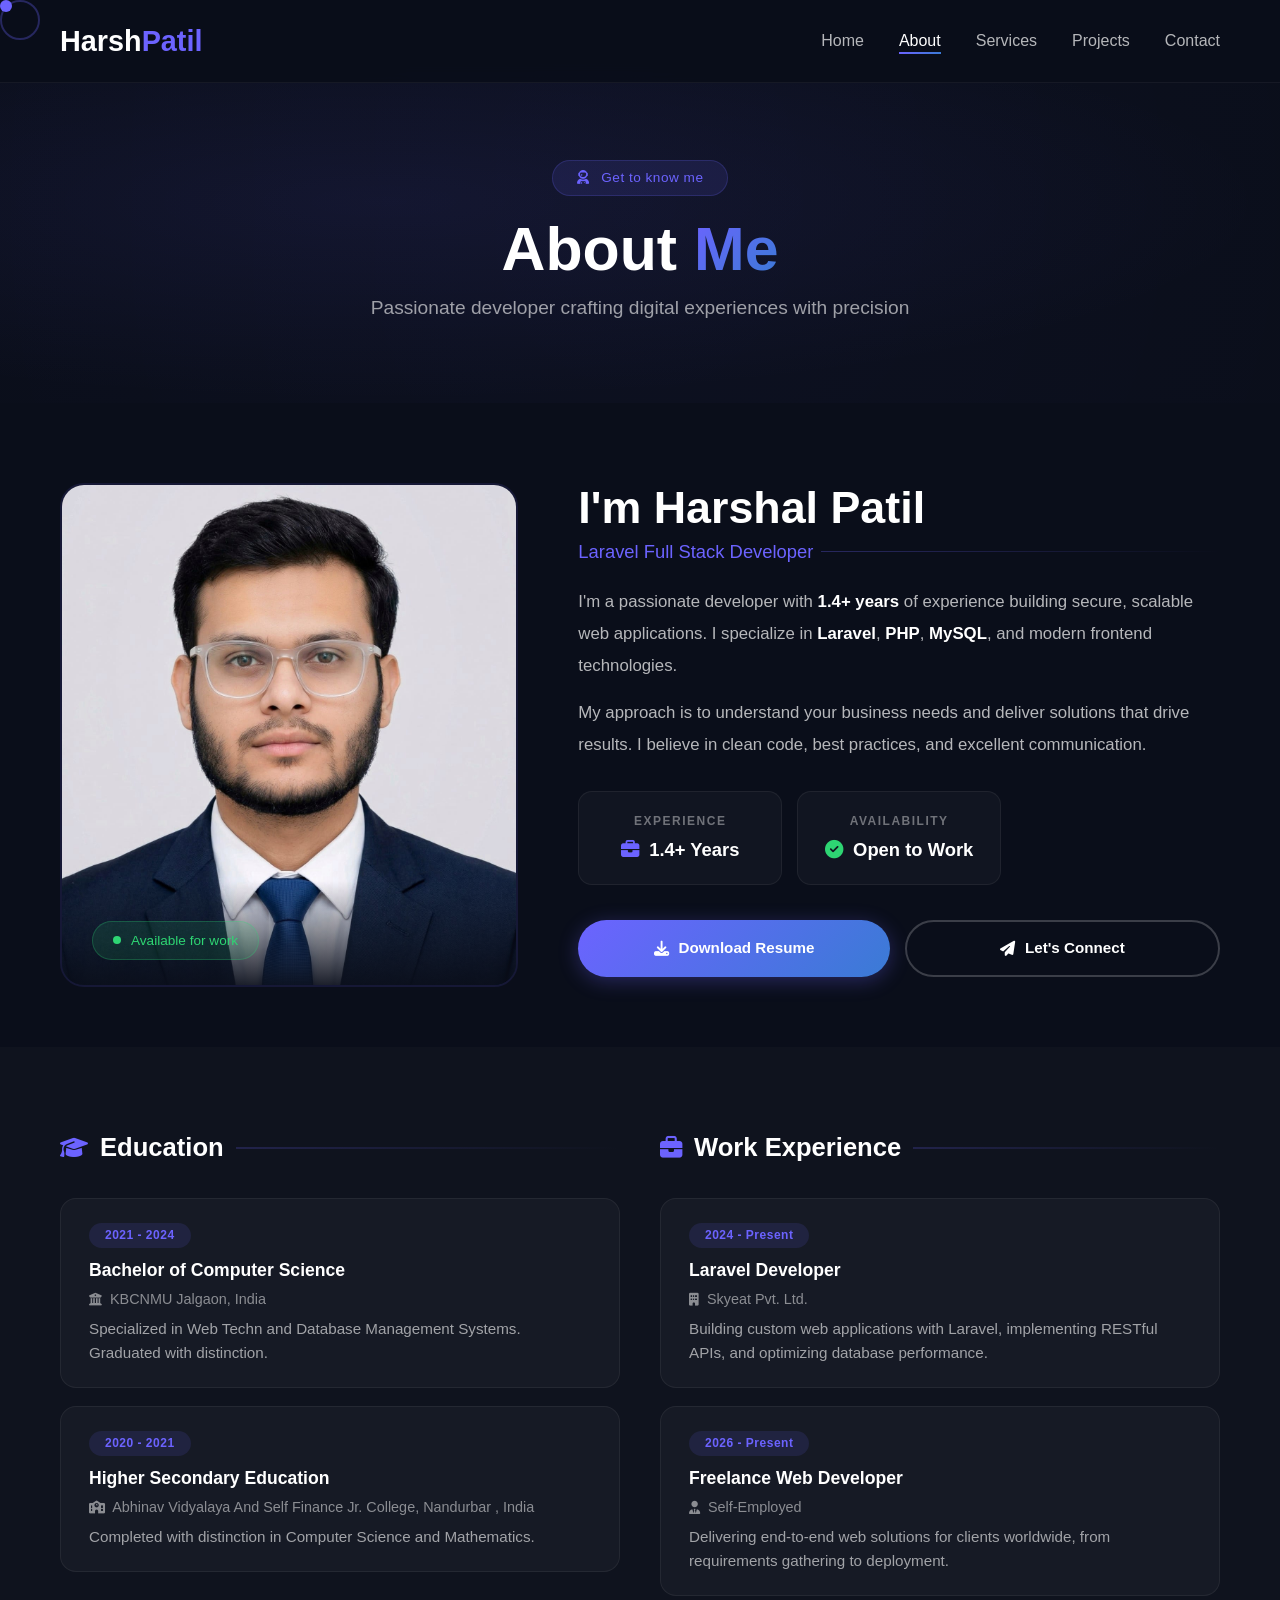
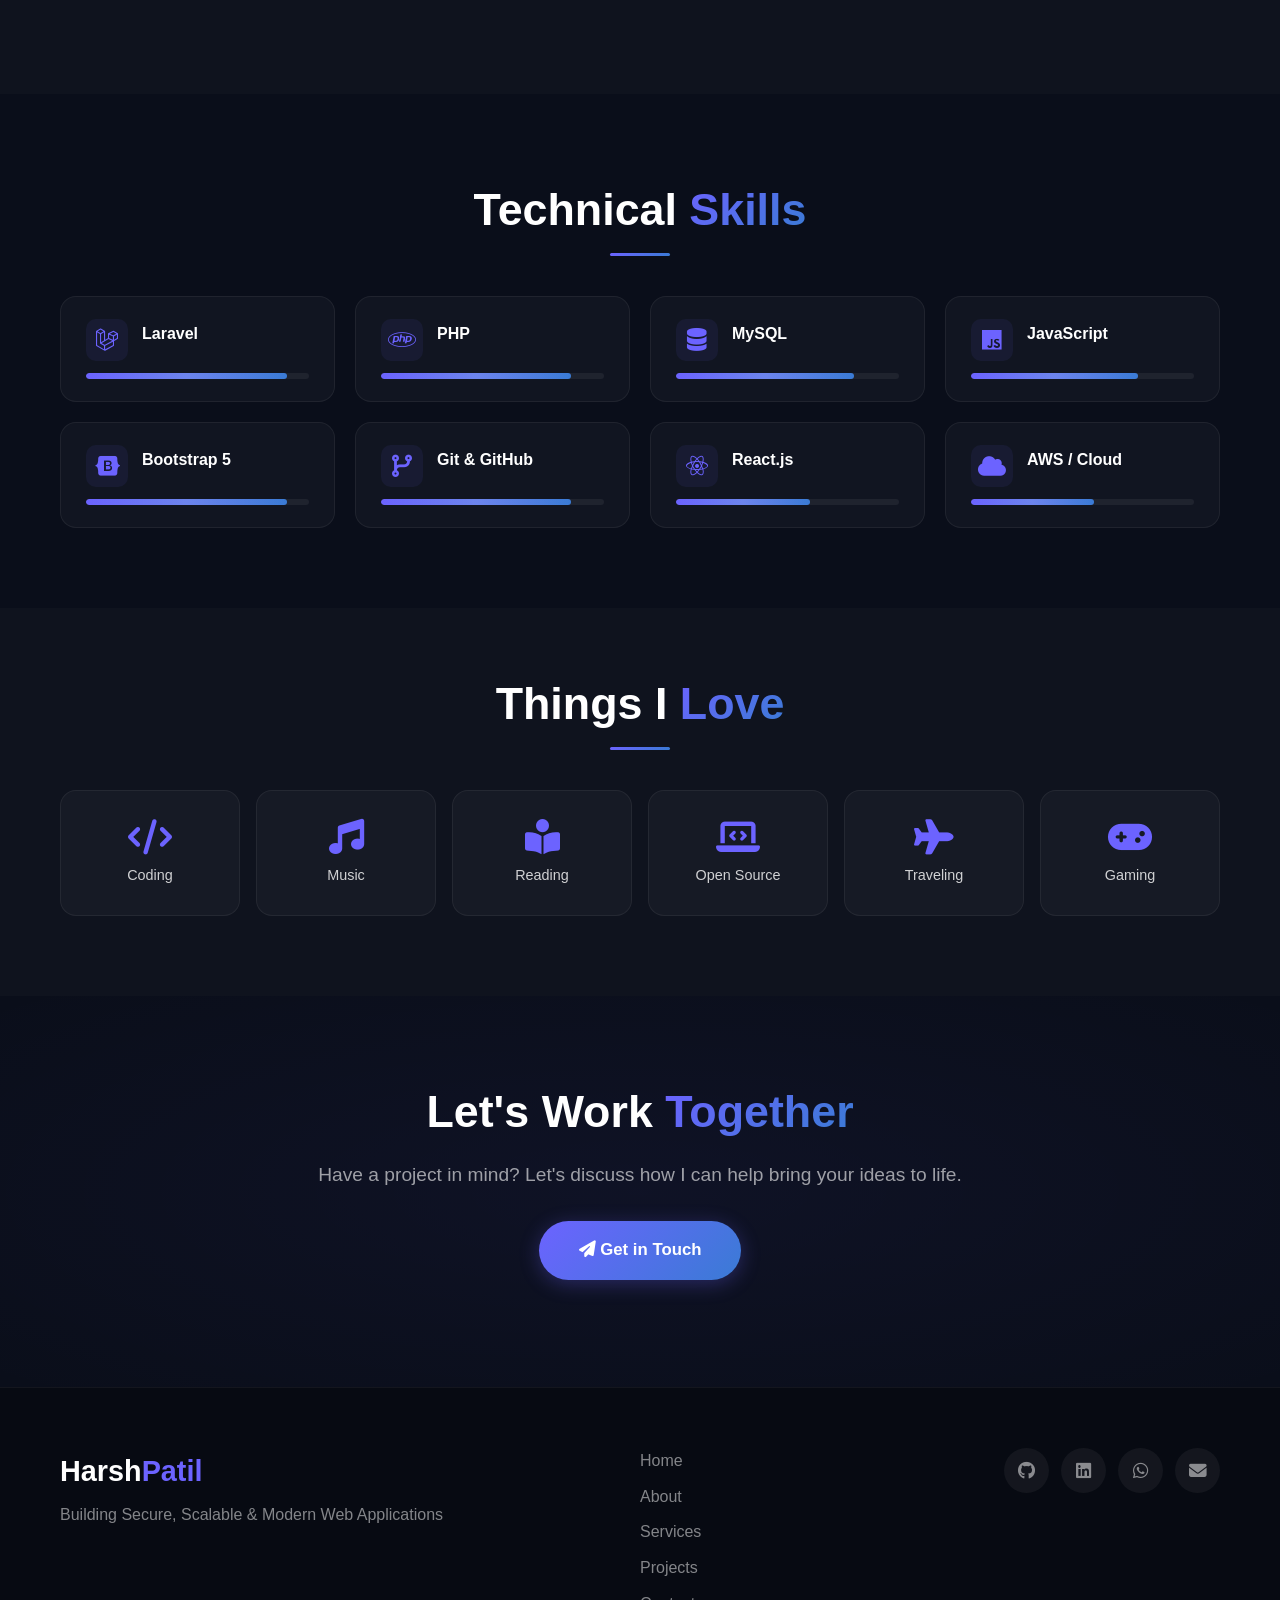
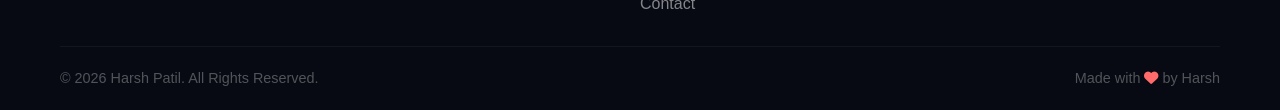
==== about.html @ 4ad2113b "Add files via upload" ====
<!DOCTYPE html>
<html lang="en">
<head>
    <meta charset="UTF-8" />
    <meta name="viewport" content="width=device-width, initial-scale=1.0" />
    <title>About - Harsh Patil</title>
    <link rel="stylesheet" href="assets/css/style.css" />
    <link rel="stylesheet" href="https://cdnjs.cloudflare.com/ajax/libs/font-awesome/6.4.0/css/all.min.css" />
    <style>
        /* ====== ABOUT PAGE SPECIFIC STYLES ====== */
        
        /* Page Header */
        .page-header {
            padding: 160px 0 80px;
            text-align: center;
            position: relative;
            overflow: hidden;
            background: radial-gradient(ellipse at 30% 50%, rgba(108, 99, 255, 0.08), transparent 70%);
        }
        .page-header::before {
            content: '';
            position: absolute;
            top: -50%;
            left: -50%;
            width: 200%;
            height: 200%;
            background: radial-gradient(circle at center, rgba(108, 99, 255, 0.03), transparent 60%);
            animation: rotateGlow 30s linear infinite;
        }
        @keyframes rotateGlow {
            from { transform: rotate(0deg); }
            to { transform: rotate(360deg); }
        }
        .page-header .header-badge {
            display: inline-block;
            padding: 6px 24px;
            background: rgba(108, 99, 255, 0.12);
            border: 1px solid rgba(108, 99, 255, 0.2);
            border-radius: 50px;
            font-size: 0.85rem;
            color: #6c63ff;
            margin-bottom: 20px;
            position: relative;
            z-index: 1;
            letter-spacing: 0.5px;
        }
        .page-header .header-badge i {
            margin-right: 8px;
        }
        .page-header h1 {
            font-size: 3.8rem;
            font-weight: 800;
            position: relative;
            z-index: 1;
            line-height: 1.1;
        }
        .page-header h1 .highlight {
            background: linear-gradient(135deg, #6c63ff, #3a7bd5);
            -webkit-background-clip: text;
            -webkit-text-fill-color: transparent;
            background-clip: text;
        }
        .page-header .subtitle {
            color: rgba(255, 255, 255, 0.6);
            font-size: 1.2rem;
            position: relative;
            z-index: 1;
            margin-top: 10px;
        }

        /* About Content */
        .about-page {
            padding: 80px 0 60px;
        }
        .about-grid {
            display: grid;
            grid-template-columns: 1fr 1.4fr;
            gap: 60px;
            align-items: start;
        }

        /* About Image */
        .about-image-wrapper {
            position: relative;
        }
        .about-image {
            position: relative;
            border-radius: 24px;
            overflow: hidden;
            border: 2px solid rgba(108, 99, 255, 0.12);
            transition: all 0.5s cubic-bezier(0.175, 0.885, 0.32, 1.275);
        }
        .about-image:hover {
            border-color: rgba(108, 99, 255, 0.35);
            box-shadow: 0 20px 60px rgba(108, 99, 255, 0.1);
            transform: translateY(-5px);
        }
        .about-image img {
            width: 100%;
            height: 500px;
            object-fit: cover;
            transition: transform 0.6s cubic-bezier(0.175, 0.885, 0.32, 1.275);
        }
        .about-image:hover img {
            transform: scale(1.03);
        }
        .about-image .image-overlay {
            position: absolute;
            bottom: 0;
            left: 0;
            right: 0;
            padding: 40px 30px 25px;
            background: linear-gradient(to top, rgba(10, 14, 26, 0.92), transparent);
        }
        .image-overlay .status-badge {
            display: inline-flex;
            align-items: center;
            gap: 10px;
            padding: 8px 20px;
            background: rgba(46, 213, 115, 0.12);
            border: 1px solid rgba(46, 213, 115, 0.25);
            border-radius: 50px;
            color: #2ed573;
            font-size: 0.85rem;
            font-weight: 500;
        }
        .image-overlay .status-badge .dot {
            width: 8px;
            height: 8px;
            background: #2ed573;
            border-radius: 50%;
            animation: pulseDot 2s ease-in-out infinite;
        }
        @keyframes pulseDot {
            0%, 100% { opacity: 1; transform: scale(1); }
            50% { opacity: 0.5; transform: scale(0.7); }
        }

        /* Floating Elements */
        .floating-badge {
            position: absolute;
            padding: 12px 20px;
            background: rgba(255, 255, 255, 0.05);
            backdrop-filter: blur(12px);
            -webkit-backdrop-filter: blur(12px);
            border: 1px solid rgba(255, 255, 255, 0.08);
            border-radius: 12px;
            display: flex;
            align-items: center;
            gap: 10px;
            z-index: 3;
            font-size: 0.9rem;
            color: rgba(255, 255, 255, 0.8);
        }
        .floating-badge i {
            color: #6c63ff;
            font-size: 1.2rem;
        }
        .floating-badge .count {
            font-weight: 700;
            color: #fff;
        }
        .badge-top {
            top: 20px;
            right: -15px;
            animation: floatBadge 3s ease-in-out infinite;
        }
        .badge-bottom {
            bottom: 80px;
            left: -15px;
            animation: floatBadge 3s ease-in-out infinite 1.5s;
        }
        @keyframes floatBadge {
            0%, 100% { transform: translateY(0); }
            50% { transform: translateY(-10px); }
        }

        /* About Content */
        .about-content h2 {
            font-size: 2.8rem;
            font-weight: 700;
            margin-bottom: 4px;
            line-height: 1.1;
        }
        .about-content .role-title {
            font-size: 1.15rem;
            color: #6c63ff;
            font-weight: 500;
            margin-bottom: 20px;
            display: flex;
            align-items: center;
            gap: 8px;
        }
        .about-content .role-title .line {
            flex: 1;
            height: 1px;
            background: linear-gradient(to right, rgba(108, 99, 255, 0.3), transparent);
        }
        .about-content p {
            color: rgba(255, 255, 255, 0.7);
            line-height: 1.9;
            margin-bottom: 15px;
            font-size: 1.05rem;
        }
        .about-content p strong {
            color: #fff;
        }

        /* About Details */
        .about-details {
            display: grid;
            grid-template-columns: repeat(3, 1fr);
            gap: 15px;
            margin: 30px 0 35px;
        }
        .detail-item {
            padding: 20px 15px;
            background: rgba(255, 255, 255, 0.03);
            border: 1px solid rgba(255, 255, 255, 0.06);
            border-radius: 14px;
            text-align: center;
            transition: all 0.4s cubic-bezier(0.175, 0.885, 0.32, 1.275);
            cursor: default;
        }
        .detail-item:hover {
            background: rgba(108, 99, 255, 0.06);
            border-color: rgba(108, 99, 255, 0.2);
            transform: translateY(-4px);
            box-shadow: 0 10px 30px rgba(108, 99, 255, 0.05);
        }
        .detail-item .label {
            display: block;
            font-size: 0.75rem;
            color: rgba(255, 255, 255, 0.4);
            text-transform: uppercase;
            letter-spacing: 1.5px;
            font-weight: 600;
        }
        .detail-item .value {
            display: block;
            font-size: 1.15rem;
            font-weight: 700;
            color: #fff;
            margin-top: 4px;
        }
        .detail-item .value i {
            color: #6c63ff;
            margin-right: 5px;
        }
        .detail-item .value .check {
            color: #2ed573;
        }

        /* Action Buttons */
        .about-actions {
            display: flex;
            gap: 15px;
            flex-wrap: wrap;
        }
        .about-actions .btn {
            flex: 1;
            min-width: 160px;
            display: inline-flex;
            align-items: center;
            justify-content: center;
            gap: 10px;
        }

        /* ====== TIMELINE SECTION ====== */
        .timeline-section {
            padding: 80px 0;
            background: rgba(255, 255, 255, 0.02);
        }
        .timeline-grid {
            display: grid;
            grid-template-columns: 1fr 1fr;
            gap: 40px;
        }
        .timeline-column h2 {
            font-size: 1.6rem;
            margin-bottom: 30px;
            display: flex;
            align-items: center;
            gap: 12px;
            font-weight: 600;
        }
        .timeline-column h2 i {
            color: #6c63ff;
            font-size: 1.4rem;
        }
        .timeline-column h2::after {
            content: '';
            flex: 1;
            height: 2px;
            background: linear-gradient(to right, rgba(108, 99, 255, 0.2), transparent);
        }
        .timeline-item {
            padding: 22px 28px;
            background: rgba(255, 255, 255, 0.03);
            border: 1px solid rgba(255, 255, 255, 0.06);
            border-radius: 16px;
            margin-bottom: 18px;
            transition: all 0.4s cubic-bezier(0.175, 0.885, 0.32, 1.275);
            position: relative;
            overflow: hidden;
        }
        .timeline-item::before {
            content: '';
            position: absolute;
            top: 0;
            left: 0;
            width: 4px;
            height: 100%;
            background: linear-gradient(to bottom, #6c63ff, #3a7bd5);
            opacity: 0;
            transition: opacity 0.4s ease;
            border-radius: 0 4px 4px 0;
        }
        .timeline-item:hover {
            transform: translateX(6px);
            border-color: rgba(108, 99, 255, 0.2);
            box-shadow: 0 10px 30px rgba(108, 99, 255, 0.05);
        }
        .timeline-item:hover::before {
            opacity: 1;
        }
        .timeline-item .year-badge {
            display: inline-block;
            padding: 3px 16px;
            background: rgba(108, 99, 255, 0.12);
            border-radius: 50px;
            font-size: 0.75rem;
            color: #6c63ff;
            font-weight: 600;
            letter-spacing: 0.5px;
        }
        .timeline-item h3 {
            font-size: 1.1rem;
            margin: 8px 0 3px;
            font-weight: 600;
        }
        .timeline-item .company {
            color: rgba(255, 255, 255, 0.5);
            font-size: 0.9rem;
        }
        .timeline-item .company i {
            margin-right: 4px;
            font-size: 0.8rem;
        }
        .timeline-item .description {
            color: rgba(255, 255, 255, 0.6);
            font-size: 0.95rem;
            margin-top: 6px;
            line-height: 1.6;
        }

        /* ====== SKILLS SECTION ====== */
        .skills-section {
            padding: 80px 0;
        }
        .skills-grid {
            display: grid;
            grid-template-columns: repeat(auto-fit, minmax(260px, 1fr));
            gap: 20px;
            margin-top: 10px;
        }
        .skill-card {
            padding: 22px 25px;
            background: rgba(255, 255, 255, 0.03);
            border: 1px solid rgba(255, 255, 255, 0.06);
            border-radius: 16px;
            transition: all 0.4s cubic-bezier(0.175, 0.885, 0.32, 1.275);
        }
        .skill-card:hover {
            transform: translateY(-5px);
            border-color: rgba(108, 99, 255, 0.25);
            box-shadow: 0 10px 40px rgba(108, 99, 255, 0.06);
        }
        .skill-card .skill-header {
            display: flex;
            align-items: center;
            gap: 14px;
            margin-bottom: 12px;
        }
        .skill-card .skill-header .icon-wrapper {
            width: 42px;
            height: 42px;
            display: flex;
            align-items: center;
            justify-content: center;
            background: rgba(108, 99, 255, 0.08);
            border-radius: 10px;
            flex-shrink: 0;
        }
        .skill-card .skill-header .icon-wrapper i {
            font-size: 1.4rem;
            color: #6c63ff;
        }
        .skill-card .skill-header h3 {
            font-size: 1rem;
            font-weight: 600;
        }
        .skill-bar {
            width: 100%;
            height: 6px;
            background: rgba(255, 255, 255, 0.06);
            border-radius: 10px;
            overflow: hidden;
        }
        .skill-progress {
            height: 100%;
            border-radius: 10px;
            background: linear-gradient(90deg, #6c63ff, #3a7bd5);
            width: 0;
            transition: width 1.5s cubic-bezier(0.175, 0.885, 0.32, 1.275);
            position: relative;
        }
        .skill-progress::after {
            content: '';
            position: absolute;
            top: 0;
            left: 0;
            width: 100%;
            height: 100%;
            background: linear-gradient(90deg, transparent, rgba(255,255,255,0.15), transparent);
            animation: shimmer 2s infinite;
        }
        @keyframes shimmer {
            0% { transform: translateX(-100%); }
            100% { transform: translateX(100%); }
        }

        /* ====== INTERESTS SECTION ====== */
        .interests-section {
            padding: 60px 0 80px;
            background: rgba(255, 255, 255, 0.02);
        }
        .interests-grid {
            display: grid;
            grid-template-columns: repeat(auto-fit, minmax(140px, 1fr));
            gap: 16px;
        }
        .interest-item {
            padding: 28px 15px;
            text-align: center;
            background: rgba(255, 255, 255, 0.03);
            border: 1px solid rgba(255, 255, 255, 0.06);
            border-radius: 16px;
            transition: all 0.4s cubic-bezier(0.175, 0.885, 0.32, 1.275);
            cursor: default;
        }
        .interest-item:hover {
            transform: translateY(-5px) scale(1.03);
            border-color: rgba(108, 99, 255, 0.25);
            background: rgba(108, 99, 255, 0.05);
            box-shadow: 0 10px 30px rgba(108, 99, 255, 0.05);
        }
        .interest-item i {
            font-size: 2.2rem;
            color: #6c63ff;
            margin-bottom: 8px;
            display: block;
        }
        .interest-item span {
            font-size: 0.9rem;
            color: rgba(255, 255, 255, 0.8);
            font-weight: 500;
        }

        /* ====== TESTIMONIAL SECTION ====== */
        .testimonial-section {
            padding: 80px 0;
        }
        .testimonial-card {
            max-width: 780px;
            margin: 0 auto;
            padding: 45px 50px;
            text-align: center;
            background: rgba(255, 255, 255, 0.03);
            border: 1px solid rgba(255, 255, 255, 0.06);
            border-radius: 24px;
            position: relative;
            transition: all 0.4s ease;
        }
        .testimonial-card:hover {
            border-color: rgba(108, 99, 255, 0.15);
            box-shadow: 0 20px 60px rgba(108, 99, 255, 0.05);
        }
        .testimonial-card .quote-icon {
            font-size: 3rem;
            color: rgba(108, 99, 255, 0.12);
            margin-bottom: 15px;
        }
        .testimonial-card blockquote {
            font-size: 1.25rem;
            color: rgba(255, 255, 255, 0.85);
            font-style: italic;
            line-height: 1.9;
        }
        .testimonial-card .stars {
            margin: 15px 0;
            color: #f9ca24;
            letter-spacing: 3px;
            font-size: 1.1rem;
        }
        .testimonial-card .author {
            margin-top: 20px;
            display: flex;
            align-items: center;
            justify-content: center;
            gap: 14px;
        }
        .testimonial-card .author .avatar {
            width: 52px;
            height: 52px;
            border-radius: 50%;
            object-fit: cover;
            border: 2px solid rgba(108, 99, 255, 0.25);
        }
        .testimonial-card .author .info {
            text-align: left;
        }
        .testimonial-card .author .name {
            font-weight: 600;
            color: #fff;
            font-size: 1.05rem;
        }
        .testimonial-card .author .role {
            font-size: 0.85rem;
            color: rgba(255, 255, 255, 0.5);
        }

        /* ====== CTA SECTION ====== */
        .cta-section {
            padding: 80px 0 100px;
            background: radial-gradient(ellipse at center, rgba(108, 99, 255, 0.05), transparent);
            text-align: center;
        }
        .cta-section h2 {
            font-size: 2.8rem;
            margin-bottom: 12px;
        }
        .cta-section p {
            color: rgba(255, 255, 255, 0.6);
            font-size: 1.2rem;
            margin-bottom: 30px;
        }
        .cta-section .btn {
            padding: 16px 40px;
            font-size: 1.05rem;
        }
        .pulse-animation {
            animation: pulseBtn 2s ease-in-out infinite;
        }
        @keyframes pulseBtn {
            0%, 100% { box-shadow: 0 4px 25px rgba(108, 99, 255, 0.3); }
            50% { box-shadow: 0 4px 50px rgba(108, 99, 255, 0.5); }
        }

        /* ====== RESPONSIVE ====== */
        @media (max-width: 1024px) {
            .about-grid {
                grid-template-columns: 1fr;
                gap: 40px;
            }
            .about-image img {
                height: 400px;
            }
            .timeline-grid {
                grid-template-columns: 1fr;
                gap: 30px;
            }
            .badge-top, .badge-bottom {
                display: none;
            }
        }

        @media (max-width: 768px) {
            .page-header {
                padding: 130px 0 60px;
            }
            .page-header h1 {
                font-size: 2.8rem;
            }
            .page-header .subtitle {
                font-size: 1rem;
            }
            .about-content h2 {
                font-size: 2.2rem;
            }
            .about-details {
                grid-template-columns: 1fr 1fr;
            }
            .about-image img {
                height: 320px;
            }
            .about-actions .btn {
                flex: none;
                width: 100%;
            }
            .testimonial-card {
                padding: 30px 25px;
            }
            .testimonial-card blockquote {
                font-size: 1.1rem;
            }
            .cta-section h2 {
                font-size: 2.2rem;
            }
            .skills-grid {
                grid-template-columns: 1fr 1fr;
            }
        }

        @media (max-width: 480px) {
            .page-header h1 {
                font-size: 2.2rem;
            }
            .about-content h2 {
                font-size: 1.8rem;
            }
            .about-details {
                grid-template-columns: 1fr;
                gap: 10px;
            }
            .skills-grid {
                grid-template-columns: 1fr;
            }
            .interests-grid {
                grid-template-columns: repeat(2, 1fr);
            }
            .about-image img {
                height: 260px;
            }
            .testimonial-card blockquote {
                font-size: 1rem;
            }
            .cta-section h2 {
                font-size: 1.8rem;
            }
            .timeline-item {
                padding: 18px 20px;
            }
            .detail-item .value {
                font-size: 1rem;
            }
        }
    </style>
</head>
<body>
    <!-- ====== PRELOADER ====== -->
    <div id="preloader">
        <div class="loader">
            <div class="loader-ring"></div>
            <div class="loader-ring"></div>
            <div class="loader-ring"></div>
            <div class="loader-text">Loading...</div>
        </div>
    </div>

    <!-- ====== CUSTOM CURSOR ====== -->
    <div class="cursor"></div>
    <div class="cursor-follower"></div>

    <!-- ====== NAVBAR ====== -->
    <nav class="navbar" id="navbar">
        <div class="container">
            <a href="index.html" class="logo">Harsh<span>Patil</span></a>
            <ul class="nav-links">
                <li><a href="index.html">Home</a></li>
                <li><a href="about.html" class="active">About</a></li>
                <li><a href="services.html">Services</a></li>
                <li><a href="projects.html">Projects</a></li>
                <li><a href="contact.html">Contact</a></li>
            </ul>
            <div class="hamburger" id="hamburger">
                <span></span>
                <span></span>
                <span></span>
            </div>
        </div>
    </nav>

    <!-- ====== PAGE HEADER ====== -->
    <section class="page-header">
        <div class="container">
            <div class="header-badge">
                <i class="fas fa-user-astronaut"></i> Get to know me
            </div>
            <h1>About <span class="highlight">Me</span></h1>
            <p class="subtitle">Passionate developer crafting digital experiences with precision</p>
        </div>
    </section>

    <!-- ====== ABOUT CONTENT ====== -->
    <section class="about-page">
        <div class="container">
            <div class="about-grid">
                <div class="about-image-wrapper">
                    <div class="about-image">
                        <img src="assets/images/profile.jpg" alt="Harsh Patil" />
                        <div class="image-overlay">
                            <div class="status-badge">
                                <span class="dot"></span>
                                Available for work
                            </div>
                        </div>
                    </div>
                    <!-- Floating Badges -->
                    <!-- <div class="floating-badge badge-top">
                        <i class="fas fa-code"></i>
                        <div>
                            <span class="count">20+</span> Projects
                        </div>
                    </div>
                    <div class="floating-badge badge-bottom">
                        <i class="fas fa-trophy"></i>
                        <div>
                            <span class="count">100%</span> Satisfaction
                        </div>
                    </div> -->
                </div>
                <div class="about-content">
                    <h2>I'm Harshal Patil</h2>
                    <div class="role-title">
                        Laravel Full Stack Developer
                        <span class="line"></span>
                    </div>
                    <p>
                        I'm a passionate developer with <strong>1.4+ years</strong> of experience building 
                        secure, scalable web applications. I specialize in <strong>Laravel</strong>, 
                        <strong>PHP</strong>, <strong>MySQL</strong>, and modern frontend technologies.
                    </p>
                    <p>
                        My approach is to understand your business needs and deliver solutions that drive 
                        results. I believe in clean code, best practices, and excellent communication.
                    </p>
                    
                    <div class="about-details">
                        <div class="detail-item">
                            <span class="label">Experience</span>
                            <span class="value"><i class="fas fa-briefcase"></i> 1.4+ Years</span>
                        </div>
                        <!-- <div class="detail-item">
                            <span class="label">Projects</span>
                            <span class="value"><i class="fas fa-rocket"></i> 20+ Completed</span>
                        </div> -->
                        <div class="detail-item">
                            <span class="label">Availability</span>
                            <span class="value"><i class="fas fa-check-circle check"></i> Open to Work</span>
                        </div>
                    </div>

                    <div class="about-actions">
                        <a href="assets/resume/Harsh_Patil_Resume.pdf" class="btn btn-primary" download>
                            <i class="fas fa-download"></i> Download Resume
                        </a>
                        <a href="contact.html" class="btn btn-secondary">
                            <i class="fas fa-paper-plane"></i> Let's Connect
                        </a>
                    </div>
                </div>
            </div>
        </div>
    </section>

    <!-- ====== TIMELINE SECTION ====== -->
    <section class="timeline-section">
        <div class="container">
            <div class="timeline-grid">
                <div class="timeline-column">
                    <h2><i class="fas fa-graduation-cap"></i> Education</h2>
                    <div class="timeline-item">
                        <span class="year-badge">2021 - 2024</span>
                        <h3>Bachelor of Computer Science</h3>
                        <div class="company"><i class="fas fa-university"></i> KBCNMU Jalgaon, India</div>
                        <p class="description">Specialized in Web Techn and Database Management Systems. Graduated with distinction.</p>
                    </div>
                    <div class="timeline-item">
                        <span class="year-badge">2020 - 2021</span>
                        <h3>Higher Secondary Education</h3>
                        <div class="company"><i class="fas fa-school"></i> Abhinav Vidyalaya And Self Finance Jr. College, Nandurbar
, India</div>
                        <p class="description">Completed with distinction in Computer Science and Mathematics.</p>
                    </div>
                </div>
                <div class="timeline-column">
                    <h2><i class="fas fa-briefcase"></i> Work Experience</h2>
                    <div class="timeline-item">
                        <span class="year-badge">2024 - Present</span>
                        <h3>Laravel Developer</h3>
                        <div class="company"><i class="fas fa-building"></i> Skyeat Pvt. Ltd.</div>
                        <p class="description">Building custom web applications with Laravel, implementing RESTful APIs, and optimizing database performance.</p>
                    </div>
                    <div class="timeline-item">
                        <span class="year-badge">2026 - Present</span>
                        <h3>Freelance Web Developer</h3>
                        <div class="company"><i class="fas fa-user-tie"></i> Self-Employed</div>
                        <p class="description">Delivering end-to-end web solutions for clients worldwide, from requirements gathering to deployment.</p>
                    </div>
                </div>
            </div>
        </div>
    </section>

    <!-- ====== SKILLS SECTION ====== -->
    <section class="skills-section" id="skills">
        <div class="container">
            <h2 class="section-title">Technical <span class="gradient-text">Skills</span></h2>
            <div class="skills-grid">
                <div class="skill-card">
                    <div class="skill-header">
                        <div class="icon-wrapper"><i class="fab fa-laravel"></i></div>
                        <h3>Laravel</h3>
                    </div>
                    <div class="skill-bar">
                        <div class="skill-progress" style="width: 90%" data-width="90%"></div>
                    </div>
                </div>
                <div class="skill-card">
                    <div class="skill-header">
                        <div class="icon-wrapper"><i class="fab fa-php"></i></div>
                        <h3>PHP</h3>
                    </div>
                    <div class="skill-bar">
                        <div class="skill-progress" style="width: 85%" data-width="85%"></div>
                    </div>
                </div>
                <div class="skill-card">
                    <div class="skill-header">
                        <div class="icon-wrapper"><i class="fas fa-database"></i></div>
                        <h3>MySQL</h3>
                    </div>
                    <div class="skill-bar">
                        <div class="skill-progress" style="width: 80%" data-width="80%"></div>
                    </div>
                </div>
                <div class="skill-card">
                    <div class="skill-header">
                        <div class="icon-wrapper"><i class="fab fa-js"></i></div>
                        <h3>JavaScript</h3>
                    </div>
                    <div class="skill-bar">
                        <div class="skill-progress" style="width: 75%" data-width="75%"></div>
                    </div>
                </div>
                <div class="skill-card">
                    <div class="skill-header">
                        <div class="icon-wrapper"><i class="fab fa-bootstrap"></i></div>
                        <h3>Bootstrap 5</h3>
                    </div>
                    <div class="skill-bar">
                        <div class="skill-progress" style="width: 90%" data-width="90%"></div>
                    </div>
                </div>
                <div class="skill-card">
                    <div class="skill-header">
                        <div class="icon-wrapper"><i class="fas fa-code-branch"></i></div>
                        <h3>Git & GitHub</h3>
                    </div>
                    <div class="skill-bar">
                        <div class="skill-progress" style="width: 85%" data-width="85%"></div>
                    </div>
                </div>
                <div class="skill-card">
                    <div class="skill-header">
                        <div class="icon-wrapper"><i class="fab fa-react"></i></div>
                        <h3>React.js</h3>
                    </div>
                    <div class="skill-bar">
                        <div class="skill-progress" style="width: 60%" data-width="60%"></div>
                    </div>
                </div>
                <div class="skill-card">
                    <div class="skill-header">
                        <div class="icon-wrapper"><i class="fas fa-cloud"></i></div>
                        <h3>AWS / Cloud</h3>
                    </div>
                    <div class="skill-bar">
                        <div class="skill-progress" style="width: 55%" data-width="55%"></div>
                    </div>
                </div>
            </div>
        </div>
    </section>

    <!-- ====== INTERESTS SECTION ====== -->
    <section class="interests-section">
        <div class="container">
            <h2 class="section-title">Things I <span class="gradient-text">Love</span></h2>
            <div class="interests-grid">
                <div class="interest-item">
                    <i class="fas fa-code"></i>
                    <span>Coding</span>
                </div>
                <div class="interest-item">
                    <i class="fas fa-music"></i>
                    <span>Music</span>
                </div>
                <div class="interest-item">
                    <i class="fas fa-book-reader"></i>
                    <span>Reading</span>
                </div>
                <div class="interest-item">
                    <i class="fas fa-laptop-code"></i>
                    <span>Open Source</span>
                </div>
                <div class="interest-item">
                    <i class="fas fa-plane"></i>
                    <span>Traveling</span>
                </div>
                <div class="interest-item">
                    <i class="fas fa-gamepad"></i>
                    <span>Gaming</span>
                </div>
            </div>
        </div>
    </section>

    <!-- ====== TESTIMONIAL SECTION ====== -->
    <!-- <section class="testimonial-section">
        <div class="container">
            <div class="testimonial-card glassmorphism">
                <div class="quote-icon">
                    <i class="fas fa-quote-left"></i>
                </div>
                <blockquote>
                    "Harsh is an exceptional developer who consistently delivers high-quality work. 
                    His attention to detail and problem-solving skills make him a valuable asset to any project."
                </blockquote>
                <div class="stars">
                    <i class="fas fa-star"></i>
                    <i class="fas fa-star"></i>
                    <i class="fas fa-star"></i>
                    <i class="fas fa-star"></i>
                    <i class="fas fa-star"></i>
                </div>
                <div class="author">
                    <img src="assets/images/avatar-placeholder.jpg" alt="Client" class="avatar" />
                    <div class="info">
                        <div class="name">John Doe</div>
                        <div class="role">CEO, Tech Solutions Inc.</div>
                    </div>
                </div>
            </div>
        </div>
    </section> -->

    <!-- ====== CTA SECTION ====== -->
    <section class="cta-section">
        <div class="container">
            <h2>Let's Work <span class="gradient-text">Together</span></h2>
            <p>Have a project in mind? Let's discuss how I can help bring your ideas to life.</p>
            <a href="contact.html" class="btn btn-primary btn-large pulse-animation">
                <i class="fas fa-paper-plane"></i> Get in Touch
            </a>
        </div>
    </section>

    <!-- ====== FOOTER ====== -->
    <footer class="footer">
        <div class="container">
            <div class="footer-content">
                <div class="footer-brand">
                    <h3>Harsh<span>Patil</span></h3>
                    <p>Building Secure, Scalable &amp; Modern Web Applications</p>
                </div>
                <div class="footer-links">
                    <a href="index.html">Home</a>
                    <a href="about.html">About</a>
                    <a href="services.html">Services</a>
                    <a href="projects.html">Projects</a>
                    <a href="contact.html">Contact</a>
                </div>
                <div class="footer-social">
                    <a href="#" class="social-icon"><i class="fab fa-github"></i></a>
                    <a href="#" class="social-icon"><i class="fab fa-linkedin"></i></a>
                    <a href="#" class="social-icon"><i class="fab fa-whatsapp"></i></a>
                    <a href="#" class="social-icon"><i class="fas fa-envelope"></i></a>
                </div>
            </div>
            <div class="footer-bottom">
                <p>&copy; 2026 Harsh Patil. All Rights Reserved.</p>
                <div class="footer-heart">
                    Made with <i class="fas fa-heart"></i> by Harsh
                </div>
            </div>
        </div>
    </footer>

    <!-- ====== BACK TO TOP ====== -->
    <button class="back-to-top" id="back-to-top">
        <i class="fas fa-arrow-up"></i>
    </button>

    <script src="assets/js/script.js"></script>
</body>
</html>
---- assets/css/style.css ----
/* ====== RESET & BASE ====== */
* {
    margin: 0;
    padding: 0;
    box-sizing: border-box;
}

html {
    scroll-behavior: smooth;
}

body {
    font-family: 'Segoe UI', Tahoma, Geneva, Verdana, sans-serif;
    color: #ffffff;
    background: #0a0e1a;
    line-height: 1.6;
    overflow-x: hidden;
    cursor: none;
}

.container {
    max-width: 1200px;
    margin: 0 auto;
    padding: 0 20px;
}

a {
    text-decoration: none;
    color: inherit;
}

img {
    max-width: 100%;
    display: block;
}

/* ====== SCROLLBAR ====== */
::-webkit-scrollbar {
    width: 10px;
}
::-webkit-scrollbar-track {
    background: #0a0e1a;
}
::-webkit-scrollbar-thumb {
    background: linear-gradient(135deg, #6c63ff, #3a7bd5);
    border-radius: 5px;
}

/* ====== PRELOADER ====== */
#preloader {
    position: fixed;
    top: 0;
    left: 0;
    width: 100%;
    height: 100%;
    background: #0a0e1a;
    display: flex;
    justify-content: center;
    align-items: center;
    z-index: 9999;
    transition: opacity 0.5s ease;
}
#preloader.fade-out {
    opacity: 0;
    pointer-events: none;
}
.loader {
    position: relative;
    width: 100px;
    height: 100px;
}
.loader-ring {
    position: absolute;
    width: 100%;
    height: 100%;
    border: 3px solid transparent;
    border-radius: 50%;
    animation: spin 1.5s cubic-bezier(0.5, 0, 0.5, 1) infinite;
}
.loader-ring:nth-child(1) {
    border-top-color: #6c63ff;
    animation-delay: 0s;
}
.loader-ring:nth-child(2) {
    border-right-color: #3a7bd5;
    animation-delay: 0.2s;
}
.loader-ring:nth-child(3) {
    border-bottom-color: #6c63ff;
    animation-delay: 0.4s;
}
.loader-text {
    position: absolute;
    top: 50%;
    left: 50%;
    transform: translate(-50%, -50%);
    color: rgba(255, 255, 255, 0.5);
    font-size: 12px;
    letter-spacing: 2px;
    animation: pulse-text 1.5s ease-in-out infinite;
}

@keyframes spin {
    0% { transform: rotate(0deg); }
    100% { transform: rotate(360deg); }
}
@keyframes pulse-text {
    0%, 100% { opacity: 0.3; }
    50% { opacity: 1; }
}

/* ====== CUSTOM CURSOR ====== */
.cursor {
    width: 12px;
    height: 12px;
    background: #6c63ff;
    border-radius: 50%;
    position: fixed;
    pointer-events: none;
    z-index: 9999;
    transition: transform 0.1s ease;
}
.cursor-follower {
    width: 40px;
    height: 40px;
    border: 2px solid rgba(108, 99, 255, 0.3);
    border-radius: 50%;
    position: fixed;
    pointer-events: none;
    z-index: 9998;
    transition: transform 0.3s ease, width 0.3s ease, height 0.3s ease;
}
.cursor-hover {
    transform: scale(1.5);
    background: rgba(108, 99, 255, 0.3);
}

/* ====== BUTTONS ====== */
.btn {
    display: inline-block;
    padding: 14px 32px;
    border-radius: 50px;
    font-weight: 600;
    font-size: 0.95rem;
    transition: all 0.4s cubic-bezier(0.175, 0.885, 0.32, 1.275);
    cursor: pointer;
    border: none;
    text-align: center;
    position: relative;
    overflow: hidden;
    z-index: 1;
}

.btn-primary {
    background: linear-gradient(135deg, #6c63ff, #3a7bd5);
    color: #fff;
    box-shadow: 0 4px 20px rgba(108, 99, 255, 0.3);
}
.btn-primary:hover {
    transform: translateY(-3px) scale(1.02);
    box-shadow: 0 8px 35px rgba(108, 99, 255, 0.5);
}

.btn-secondary {
    background: transparent;
    color: #fff;
    border: 2px solid rgba(255, 255, 255, 0.2);
}
.btn-secondary:hover {
    border-color: #6c63ff;
    background: rgba(108, 99, 255, 0.1);
    transform: translateY(-3px);
}

.btn-small {
    padding: 8px 18px;
    font-size: 0.85rem;
}
.btn-large {
    padding: 18px 45px;
    font-size: 1.1rem;
}

.btn-glow {
    position: relative;
    overflow: hidden;
}
.btn-glow::before {
    content: '';
    position: absolute;
    top: -50%;
    left: -50%;
    width: 200%;
    height: 200%;
    background: radial-gradient(circle, rgba(255,255,255,0.1) 0%, transparent 70%);
    opacity: 0;
    transition: opacity 0.4s ease;
    z-index: -1;
}
.btn-glow:hover::before {
    opacity: 1;
}
.btn-glow:hover {
    animation: btn-pulse 1s ease;
}

@keyframes btn-pulse {
    0%, 100% { transform: scale(1); }
    50% { transform: scale(1.05); }
}

.btn-ripple {
    position: absolute;
    border-radius: 50%;
    background: rgba(255, 255, 255, 0.3);
    transform: scale(0);
    animation: ripple 0.6s linear;
    pointer-events: none;
}
@keyframes ripple {
    to {
        transform: scale(4);
        opacity: 0;
    }
}

/* ====== SECTION TITLES ====== */
.section-title {
    text-align: center;
    font-size: 2.8rem;
    margin-bottom: 50px;
    position: relative;
}
.section-title::after {
    content: '';
    position: absolute;
    bottom: -10px;
    left: 50%;
    transform: translateX(-50%);
    width: 60px;
    height: 3px;
    background: linear-gradient(135deg, #6c63ff, #3a7bd5);
    border-radius: 2px;
}
.gradient-text {
    background: linear-gradient(135deg, #6c63ff, #3a7bd5);
    -webkit-background-clip: text;
    -webkit-text-fill-color: transparent;
    background-clip: text;
}

.section-title-left {
    font-size: 2.5rem;
    position: relative;
    display: inline-block;
}
.section-title-left::after {
    content: '';
    position: absolute;
    bottom: -8px;
    left: 0;
    width: 50px;
    height: 3px;
    background: linear-gradient(135deg, #6c63ff, #3a7bd5);
    border-radius: 2px;
}

.text-center {
    text-align: center;
}

/* ====== GLASSMORPHISM ====== */
.glassmorphism {
    background: rgba(255, 255, 255, 0.03);
    backdrop-filter: blur(10px);
    -webkit-backdrop-filter: blur(10px);
    border: 1px solid rgba(255, 255, 255, 0.06);
    border-radius: 20px;
}

/* ====== NAVBAR ====== */
.navbar {
    position: fixed;
    top: 0;
    left: 0;
    width: 100%;
    padding: 18px 0;
    background: rgba(10, 14, 26, 0.95);
    backdrop-filter: blur(10px);
    -webkit-backdrop-filter: blur(10px);
    border-bottom: 1px solid rgba(255, 255, 255, 0.05);
    z-index: 1000;
    transition: all 0.4s ease;
}
.navbar.scrolled {
    padding: 12px 0;
    background: rgba(10, 14, 26, 0.98);
    box-shadow: 0 4px 30px rgba(0, 0, 0, 0.3);
}

.navbar .container {
    display: flex;
    justify-content: space-between;
    align-items: center;
}

.logo {
    font-size: 1.8rem;
    font-weight: 700;
    color: #fff;
    transition: all 0.3s ease;
}
.logo span {
    color: #6c63ff;
}

.nav-links {
    display: flex;
    list-style: none;
    gap: 35px;
}
.nav-links a {
    color: rgba(255, 255, 255, 0.7);
    font-weight: 500;
    transition: all 0.3s ease;
    position: relative;
}
.nav-links a::after {
    content: '';
    position: absolute;
    bottom: -5px;
    left: 0;
    width: 0;
    height: 2px;
    background: linear-gradient(135deg, #6c63ff, #3a7bd5);
    transition: width 0.4s ease;
}
.nav-links a:hover,
.nav-links a.active {
    color: #fff;
}
.nav-links a:hover::after,
.nav-links a.active::after {
    width: 100%;
}

.hamburger {
    display: none;
    flex-direction: column;
    gap: 5px;
    cursor: pointer;
}
.hamburger span {
    width: 28px;
    height: 3px;
    background: #fff;
    border-radius: 2px;
    transition: all 0.3s ease;
}
.hamburger.active span:nth-child(1) {
    transform: rotate(45deg) translate(5px, 5px);
}
.hamburger.active span:nth-child(2) {
    opacity: 0;
}
.hamburger.active span:nth-child(3) {
    transform: rotate(-45deg) translate(5px, -5px);
}

/* ====== HERO SECTION ====== */
.hero {
    min-height: 100vh;
    display: flex;
    align-items: center;
    padding: 120px 0 60px;
    position: relative;
    overflow: hidden;
}
#particles-js {
    position: absolute;
    top: 0;
    left: 0;
    width: 100%;
    height: 100%;
    z-index: 0;
}
.hero .container {
    position: relative;
    z-index: 1;
}

.hero-content {
    display: grid;
    grid-template-columns: 1fr 1fr;
    gap: 60px;
    align-items: center;
}

.hero-text .badge {
    display: inline-block;
    padding: 8px 24px;
    background: rgba(108, 99, 255, 0.15);
    border: 1px solid rgba(108, 99, 255, 0.3);
    border-radius: 50px;
    font-size: 0.9rem;
    color: #6c63ff;
    margin-bottom: 25px;
    position: relative;
}
.glow-pulse {
    animation: glow-pulse 2s ease-in-out infinite;
}
@keyframes glow-pulse {
    0%, 100% { box-shadow: 0 0 20px rgba(108, 99, 255, 0.1); }
    50% { box-shadow: 0 0 40px rgba(108, 99, 255, 0.3); }
}

.hero-text h1 {
    font-size: 4rem;
    font-weight: 800;
    margin-bottom: 5px;
    line-height: 1.1;
}
.hero-text h2 {
    font-size: 2rem;
    font-weight: 400;
    margin-bottom: 15px;
    min-height: 50px;
}
.typing-text {
    border-right: 3px solid #6c63ff;
    white-space: nowrap;
    overflow: hidden;
    animation: typing 3s steps(30) 1s forwards, blink 0.7s step-end infinite;
    width: 0;
}
@keyframes typing {
    from { width: 0; }
    to { width: 100%; }
}
@keyframes blink {
    50% { border-color: transparent; }
}

.hero-description {
    font-size: 1.2rem;
    color: rgba(255, 255, 255, 0.7);
    margin-bottom: 30px;
}

.hero-buttons {
    display: flex;
    gap: 15px;
    flex-wrap: wrap;
    margin-bottom: 30px;
}

.tech-stack {
    display: flex;
    flex-wrap: wrap;
    gap: 10px;
}
.tech-item {
    padding: 8px 18px;
    background: rgba(255, 255, 255, 0.05);
    border: 1px solid rgba(255, 255, 255, 0.06);
    border-radius: 50px;
    font-size: 0.85rem;
    color: rgba(255, 255, 255, 0.8);
    transition: all 0.4s cubic-bezier(0.175, 0.885, 0.32, 1.275);
    cursor: default;
}
.tech-item:hover {
    background: rgba(108, 99, 255, 0.15);
    border-color: #6c63ff;
    transform: translateY(-3px) scale(1.05);
    box-shadow: 0 5px 20px rgba(108, 99, 255, 0.2);
}
.tech-item i {
    margin-right: 6px;
    color: #6c63ff;
}

.hero-image {
    position: relative;
    display: flex;
    justify-content: center;
    align-items: center;
}
.image-wrapper {
    position: relative;
    width: 400px;
    height: 400px;
}
.image-wrapper img {
    width: 100%;
    height: 100%;
    border-radius: 50%;
    object-fit: cover;
    border: 4px solid rgba(108, 99, 255, 0.2);
    position: relative;
    z-index: 2;
}
.image-ring {
    position: absolute;
    top: -10px;
    left: -10px;
    width: 420px;
    height: 420px;
    border-radius: 50%;
    border: 2px solid rgba(108, 99, 255, 0.2);
    animation: rotate-ring 20s linear infinite;
}
.image-ring-2 {
    position: absolute;
    top: -20px;
    left: -20px;
    width: 440px;
    height: 440px;
    border-radius: 50%;
    border: 2px dashed rgba(108, 99, 255, 0.1);
    animation: rotate-ring 30s linear infinite reverse;
}
@keyframes rotate-ring {
    from { transform: rotate(0deg); }
    to { transform: rotate(360deg); }
}

.floating-card {
    position: absolute;
    padding: 12px 20px;
    background: rgba(255, 255, 255, 0.05);
    backdrop-filter: blur(10px);
    -webkit-backdrop-filter: blur(10px);
    border: 1px solid rgba(255, 255, 255, 0.08);
    border-radius: 12px;
    display: flex;
    align-items: center;
    gap: 10px;
    z-index: 3;
}
.floating-card i {
    color: #6c63ff;
    font-size: 1.2rem;
}
.experience-badge {
    bottom: 20px;
    right: -20px;
}
.projects-badge {
    top: 20px;
    left: -20px;
}
.float-animation {
    animation: float 3s ease-in-out infinite;
}
.float-animation-delay {
    animation: float 3s ease-in-out infinite 1.5s;
}
@keyframes float {
    0%, 100% { transform: translateY(0); }
    50% { transform: translateY(-15px); }
}

.scroll-indicator {
    position: absolute;
    bottom: 30px;
    left: 50%;
    transform: translateX(-50%);
    display: flex;
    flex-direction: column;
    align-items: center;
    gap: 8px;
    color: rgba(255, 255, 255, 0.3);
    font-size: 0.8rem;
    animation: bounce 2s ease-in-out infinite;
}
.scroll-line {
    width: 2px;
    height: 30px;
    background: linear-gradient(to bottom, #6c63ff, transparent);
}
@keyframes bounce {
    0%, 100% { transform: translateX(-50%) translateY(0); }
    50% { transform: translateX(-50%) translateY(-10px); }
}

/* ====== ABOUT PREVIEW ====== */
.about-preview {
    padding: 100px 0;
    background: rgba(255, 255, 255, 0.02);
}
.about-preview-content {
    display: grid;
    grid-template-columns: 2fr 1fr;
    gap: 50px;
    align-items: center;
}
.about-text p {
    color: rgba(255, 255, 255, 0.7);
    margin: 20px 0 25px;
    font-size: 1.1rem;
}
.about-stats-mini {
    display: grid;
    grid-template-columns: repeat(3, 1fr);
    gap: 20px;
}
.mini-stat {
    text-align: center;
    padding: 25px 15px;
    background: rgba(255, 255, 255, 0.03);
    border-radius: 16px;
    border: 1px solid rgba(255, 255, 255, 0.05);
    transition: all 0.4s ease;
}
.mini-stat .number {
    display: block;
    font-size: 2.5rem;
    font-weight: 700;
    background: linear-gradient(135deg, #6c63ff, #3a7bd5);
    -webkit-background-clip: text;
    -webkit-text-fill-color: transparent;
    background-clip: text;
}
.mini-stat .label {
    color: rgba(255, 255, 255, 0.5);
    font-size: 0.9rem;
    margin-top: 5px;
}
.stat-hover:hover {
    transform: translateY(-5px);
    border-color: rgba(108, 99, 255, 0.3);
    box-shadow: 0 10px 30px rgba(108, 99, 255, 0.08);
}

/* ====== SKILLS SECTION ====== */
.skills-section {
    padding: 100px 0;
}
.skills-grid {
    display: grid;
    grid-template-columns: repeat(auto-fit, minmax(280px, 1fr));
    gap: 25px;
}
.skill-card {
    padding: 30px;
    background: rgba(255, 255, 255, 0.03);
    border-radius: 16px;
    border: 1px solid rgba(255, 255, 255, 0.05);
    transition: all 0.4s ease;
    position: relative;
    overflow: hidden;
}
.skill-card::before {
    content: '';
    position: absolute;
    top: 0;
    left: 0;
    width: 100%;
    height: 100%;
    background: linear-gradient(135deg, rgba(108, 99, 255, 0.05), transparent);
    opacity: 0;
    transition: opacity 0.4s ease;
}
.skill-card:hover::before {
    opacity: 1;
}
.skill-card:hover {
    transform: translateY(-5px);
    border-color: rgba(108, 99, 255, 0.3);
    box-shadow: 0 10px 40px rgba(108, 99, 255, 0.08);
}
.skill-icon {
    font-size: 2.5rem;
    color: #6c63ff;
    margin-bottom: 10px;
}
.skill-card h3 {
    margin-bottom: 12px;
    font-size: 1.1rem;
}
.skill-bar {
    width: 100%;
    height: 8px;
    background: rgba(255, 255, 255, 0.05);
    border-radius: 10px;
    overflow: hidden;
    position: relative;
}
.skill-progress {
    height: 100%;
    background: linear-gradient(90deg, #6c63ff, #3a7bd5);
    border-radius: 10px;
    width: 0;
    transition: width 1.5s cubic-bezier(0.175, 0.885, 0.32, 1.275);
    position: relative;
}
.skill-progress::after {
    content: '';
    position: absolute;
    top: 0;
    left: 0;
    width: 100%;
    height: 100%;
    background: linear-gradient(90deg, transparent, rgba(255,255,255,0.2), transparent);
    animation: shimmer 2s infinite;
}
@keyframes shimmer {
    0% { transform: translateX(-100%); }
    100% { transform: translateX(100%); }
}
.skill-percentage {
    position: absolute;
    right: 20px;
    top: 50%;
    transform: translateY(-50%);
    font-size: 0.85rem;
    color: #6c63ff;
    font-weight: 600;
}

/* ====== SERVICES ====== */
.services-preview {
    padding: 100px 0;
    background: rgba(255, 255, 255, 0.02);
}
.services-grid {
    display: grid;
    grid-template-columns: repeat(auto-fit, minmax(300px, 1fr));
    gap: 25px;
    margin-bottom: 40px;
}
.service-card {
    padding: 35px 25px;
    text-align: center;
    transition: all 0.4s cubic-bezier(0.175, 0.885, 0.32, 1.275);
    position: relative;
    overflow: hidden;
}
.service-card .service-overlay {
    position: absolute;
    top: 0;
    left: 0;
    width: 100%;
    height: 100%;
    background: linear-gradient(135deg, rgba(108, 99, 255, 0.1), transparent);
    opacity: 0;
    transition: opacity 0.4s ease;
}
.service-hover:hover .service-overlay {
    opacity: 1;
}
.service-hover:hover {
    transform: translateY(-8px) scale(1.02);
    border-color: rgba(108, 99, 255, 0.3);
    box-shadow: 0 15px 50px rgba(108, 99, 255, 0.1);
}
.service-icon {
    width: 80px;
    height: 80px;
    margin: 0 auto 20px;
    display: flex;
    align-items: center;
    justify-content: center;
    border-radius: 50%;
    background: linear-gradient(135deg, rgba(108, 99, 255, 0.15), rgba(58, 123, 213, 0.15));
    font-size: 2.2rem;
    color: #6c63ff;
    transition: all 0.4s ease;
}
.service-hover:hover .service-icon {
    transform: scale(1.1) rotate(10deg);
}
.service-card h3 {
    margin-bottom: 10px;
    font-size: 1.2rem;
}
.service-card p {
    color: rgba(255, 255, 255, 0.6);
    font-size: 0.95rem;
}

/* ====== PROJECTS ====== */
.projects-preview {
    padding: 100px 0;
}
.projects-grid {
    display: grid;
    grid-template-columns: repeat(auto-fit, minmax(340px, 1fr));
    gap: 30px;
    margin-bottom: 40px;
}
.project-card {
    background: rgba(255, 255, 255, 0.03);
    border-radius: 20px;
    overflow: hidden;
    border: 1px solid rgba(255, 255, 255, 0.05);
    transition: all 0.4s cubic-bezier(0.175, 0.885, 0.32, 1.275);
}
.project-hover:hover {
    transform: translateY(-8px);
    border-color: rgba(108, 99, 255, 0.3);
    box-shadow: 0 15px 50px rgba(108, 99, 255, 0.08);
}
.project-image {
    position: relative;
    overflow: hidden;
}
.project-image img {
    width: 100%;
    height: 250px;
    object-fit: cover;
    transition: transform 0.6s cubic-bezier(0.175, 0.885, 0.32, 1.275);
}
.project-hover:hover .project-image img {
    transform: scale(1.08);
}
.project-overlay {
    position: absolute;
    top: 0;
    left: 0;
    width: 100%;
    height: 100%;
    background: rgba(10, 14, 26, 0.85);
    backdrop-filter: blur(5px);
    -webkit-backdrop-filter: blur(5px);
    display: flex;
    align-items: center;
    justify-content: center;
    opacity: 0;
    transition: opacity 0.4s ease;
}
.project-hover:hover .project-overlay {
    opacity: 1;
}
.project-overlay-content {
    text-align: center;
    transform: translateY(20px);
    transition: transform 0.4s ease;
}
.project-hover:hover .project-overlay-content {
    transform: translateY(0);
}
.project-overlay-content .project-category {
    display: inline-block;
    padding: 4px 16px;
    background: rgba(108, 99, 255, 0.2);
    border-radius: 50px;
    font-size: 0.75rem;
    color: #6c63ff;
    margin-bottom: 10px;
}
.project-overlay-content h3 {
    color: #fff;
    margin-bottom: 15px;
}
.project-links-overlay {
    display: flex;
    gap: 12px;
    justify-content: center;
}
.btn-overlay {
    width: 45px;
    height: 45px;
    display: flex;
    align-items: center;
    justify-content: center;
    background: rgba(255, 255, 255, 0.1);
    border-radius: 50%;
    color: #fff;
    transition: all 0.3s ease;
}
.btn-overlay:hover {
    background: #6c63ff;
    transform: rotate(360deg);
}
.project-info {
    padding: 25px;
}
.project-tags {
    display: flex;
    flex-wrap: wrap;
    gap: 8px;
    margin-bottom: 10px;
}
.project-tags span {
    padding: 4px 14px;
    background: rgba(108, 99, 255, 0.12);
    border-radius: 50px;
    font-size: 0.75rem;
    color: #6c63ff;
}
.project-info p {
    color: rgba(255, 255, 255, 0.6);
    font-size: 0.95rem;
    margin: 0;
}

/* ====== STATISTICS ====== */
.stats {
    padding: 100px 0;
    background: radial-gradient(ellipse at center, rgba(108, 99, 255, 0.05), transparent);
}
.stats-grid {
    display: grid;
    grid-template-columns: repeat(auto-fit, minmax(200px, 1fr));
    gap: 30px;
}
.stat-item {
    text-align: center;
    padding: 30px;
    background: rgba(255, 255, 255, 0.02);
    border-radius: 16px;
    border: 1px solid rgba(255, 255, 255, 0.05);
    transition: all 0.4s ease;
    position: relative;
    overflow: hidden;
}
.stat-item .stat-icon {
    position: absolute;
    top: -20px;
    right: -20px;
    font-size: 4rem;
    color: rgba(108, 99, 255, 0.05);
}
.stat-item:hover {
    transform: translateY(-5px) scale(1.02);
    border-color: rgba(108, 99, 255, 0.2);
    box-shadow: 0 10px 40px rgba(108, 99, 255, 0.05);
}
.stat-item .stat-number {
    display: block;
    font-size: 4rem;
    font-weight: 800;
    background: linear-gradient(135deg, #6c63ff, #3a7bd5);
    -webkit-background-clip: text;
    -webkit-text-fill-color: transparent;
    background-clip: text;
}
.stat-item .stat-label {
    color: rgba(255, 255, 255, 0.6);
    font-size: 1rem;
    margin-top: 5px;
}

/* ====== FAQ ====== */
.faq {
    padding: 100px 0;
    background: rgba(255, 255, 255, 0.02);
}
.faq-grid {
    max-width: 800px;
    margin: 0 auto;
    display: flex;
    flex-direction: column;
    gap: 15px;
}
.faq-item {
    background: rgba(255, 255, 255, 0.03);
    border: 1px solid rgba(255, 255, 255, 0.05);
    border-radius: 12px;
    overflow: hidden;
    transition: all 0.4s ease;
}
.faq-item:hover {
    border-color: rgba(108, 99, 255, 0.2);
}
.faq-question {
    padding: 20px 25px;
    display: flex;
    justify-content: space-between;
    align-items: center;
    cursor: pointer;
}
.faq-question h3 {
    font-size: 1.05rem;
    font-weight: 500;
}
.faq-toggle {
    color: #6c63ff;
    font-size: 1.2rem;
    transition: transform 0.4s ease;
}
.faq-item.active .faq-toggle {
    transform: rotate(45deg);
}
.faq-answer {
    max-height: 0;
    overflow: hidden;
    transition: max-height 0.4s ease, padding 0.4s ease;
}
.faq-item.active .faq-answer {
    max-height: 200px;
    padding: 0 25px 20px;
}
.faq-answer p {
    color: rgba(255, 255, 255, 0.6);
}

/* ====== CONTACT CTA ====== */
.contact-cta {
    padding: 100px 0;
    position: relative;
    overflow: hidden;
}
.cta-content {
    text-align: center;
    position: relative;
    z-index: 1;
}
.cta-glow {
    position: absolute;
    top: 50%;
    left: 50%;
    transform: translate(-50%, -50%);
    width: 500px;
    height: 500px;
    background: radial-gradient(circle, rgba(108, 99, 255, 0.1), transparent 70%);
    border-radius: 50%;
    z-index: 0;
    animation: glow-expand 3s ease-in-out infinite;
}
@keyframes glow-expand {
    0%, 100% { transform: translate(-50%, -50%) scale(1); opacity: 0.5; }
    50% { transform: translate(-50%, -50%) scale(1.2); opacity: 1; }
}
.cta-content h2 {
    font-size: 3rem;
    margin-bottom: 15px;
}
.cta-content p {
    color: rgba(255, 255, 255, 0.6);
    font-size: 1.2rem;
    margin-bottom: 30px;
}
.pulse-animation {
    animation: pulse-btn 2s ease-in-out infinite;
}
@keyframes pulse-btn {
    0%, 100% { box-shadow: 0 4px 20px rgba(108, 99, 255, 0.3); }
    50% { box-shadow: 0 4px 50px rgba(108, 99, 255, 0.6); }
}

/* ====== FOOTER ====== */
.footer {
    padding: 60px 0 20px;
    border-top: 1px solid rgba(255, 255, 255, 0.05);
    background: rgba(0, 0, 0, 0.3);
}
.footer-content {
    display: grid;
    grid-template-columns: 2fr 1fr 1fr;
    gap: 40px;
    margin-bottom: 30px;
}
.footer-brand h3 {
    font-size: 1.8rem;
    margin-bottom: 8px;
}
.footer-brand h3 span {
    color: #6c63ff;
}
.footer-brand p {
    color: rgba(255, 255, 255, 0.5);
}
.footer-links {
    display: flex;
    flex-direction: column;
    gap: 10px;
}
.footer-links a {
    color: rgba(255, 255, 255, 0.5);
    transition: all 0.3s ease;
}
.footer-links a:hover {
    color: #6c63ff;
    transform: translateX(5px);
}
.footer-social {
    display: flex;
    gap: 12px;
    justify-content: flex-end;
}
.social-icon {
    width: 45px;
    height: 45px;
    display: flex;
    align-items: center;
    justify-content: center;
    background: rgba(255, 255, 255, 0.05);
    border-radius: 50%;
    color: rgba(255, 255, 255, 0.5);
    transition: all 0.4s cubic-bezier(0.175, 0.885, 0.32, 1.275);
    font-size: 1.1rem;
}
.social-icon:hover {
    background: rgba(108, 99, 255, 0.2);
    color: #6c63ff;
    transform: translateY(-5px) scale(1.1);
    box-shadow: 0 5px 20px rgba(108, 99, 255, 0.2);
}
.footer-bottom {
    text-align: center;
    padding-top: 20px;
    border-top: 1px solid rgba(255, 255, 255, 0.05);
    display: flex;
    justify-content: space-between;
    color: rgba(255, 255, 255, 0.3);
    font-size: 0.9rem;
}
.footer-heart i {
    color: #ff6b6b;
    animation: heart-beat 1.5s ease-in-out infinite;
}
@keyframes heart-beat {
    0%, 100% { transform: scale(1); }
    50% { transform: scale(1.2); }
}

/* ====== BACK TO TOP ====== */
.back-to-top {
    position: fixed;
    bottom: 30px;
    right: 30px;
    width: 50px;
    height: 50px;
    background: linear-gradient(135deg, #6c63ff, #3a7bd5);
    border: none;
    border-radius: 50%;
    color: #fff;
    font-size: 1.2rem;
    cursor: pointer;
    z-index: 999;
    opacity: 0;
    visibility: hidden;
    transition: all 0.4s cubic-bezier(0.175, 0.885, 0.32, 1.275);
    box-shadow: 0 4px 20px rgba(108, 99, 255, 0.3);
}
.back-to-top.visible {
    opacity: 1;
    visibility: visible;
}
.back-to-top:hover {
    transform: translateY(-3px) scale(1.1);
    box-shadow: 0 8px 35px rgba(108, 99, 255, 0.5);
}

/* ====== RESPONSIVE ====== */
@media (max-width: 1024px) {
    .hero-text h1 { font-size: 3rem; }
    .hero-text h2 { font-size: 1.6rem; }
    .hero-content { gap: 40px; }
    .image-wrapper { width: 320px; height: 320px; }
    .image-ring { width: 340px; height: 340px; }
    .image-ring-2 { width: 360px; height: 360px; }
}

@media (max-width: 768px) {
    body { cursor: default; }
    .cursor, .cursor-follower { display: none; }
    
    .hamburger { display: flex; }
    .nav-links {
        position: fixed;
        top: 70px;
        left: -100%;
        width: 100%;
        flex-direction: column;
        background: rgba(10, 14, 26, 0.98);
        padding: 30px;
        text-align: center;
        transition: all 0.4s ease;
        gap: 20px;
        border-bottom: 1px solid rgba(255, 255, 255, 0.05);
    }
    .nav-links.active { left: 0; }

    .hero-content {
        grid-template-columns: 1fr;
        text-align: center;
        gap: 40px;
    }
    .hero-text h1 { font-size: 2.5rem; }
    .hero-text h2 { font-size: 1.3rem; }
    .hero-buttons { justify-content: center; }
    .tech-stack { justify-content: center; }
    .image-wrapper { width: 250px; height: 250px; }
    .image-ring { width: 270px; height: 270px; }
    .image-ring-2 { width: 290px; height: 290px; }
    .floating-card { display: none; }

    .about-preview-content {
        grid-template-columns: 1fr;
        text-align: center;
    }
    .about-stats-mini { grid-template-columns: repeat(3, 1fr); }
    .section-title-left::after { left: 50%; transform: translateX(-50%); }

    .footer-content {
        grid-template-columns: 1fr;
        text-align: center;
    }
    .footer-social { justify-content: center; }
    .footer-links { align-items: center; }
    .footer-bottom { flex-direction: column; gap: 10px; }

    .projects-grid { grid-template-columns: 1fr; }
    .skills-grid { grid-template-columns: 1fr 1fr; }
    .services-grid { grid-template-columns: 1fr 1fr; }
    .stats-grid { grid-template-columns: 1fr 1fr; }
    .section-title { font-size: 2.2rem; }
    .cta-content h2 { font-size: 2rem; }
    .scroll-indicator { display: none; }
}

@media (max-width: 480px) {
    .hero-text h1 { font-size: 2rem; }
    .hero-buttons .btn { width: 100%; text-align: center; }
    .skills-grid { grid-template-columns: 1fr; }
    .services-grid { grid-template-columns: 1fr; }
    .stats-grid { grid-template-columns: 1fr 1fr; }
    .about-stats-mini { grid-template-columns: 1fr; }
    .image-wrapper { width: 200px; height: 200px; }
    .image-ring { width: 220px; height: 220px; }
    .image-ring-2 { width: 240px; height: 240px; }
    .section-title { font-size: 1.8rem; }
    .stat-item .stat-number { font-size: 2.5rem; }
}
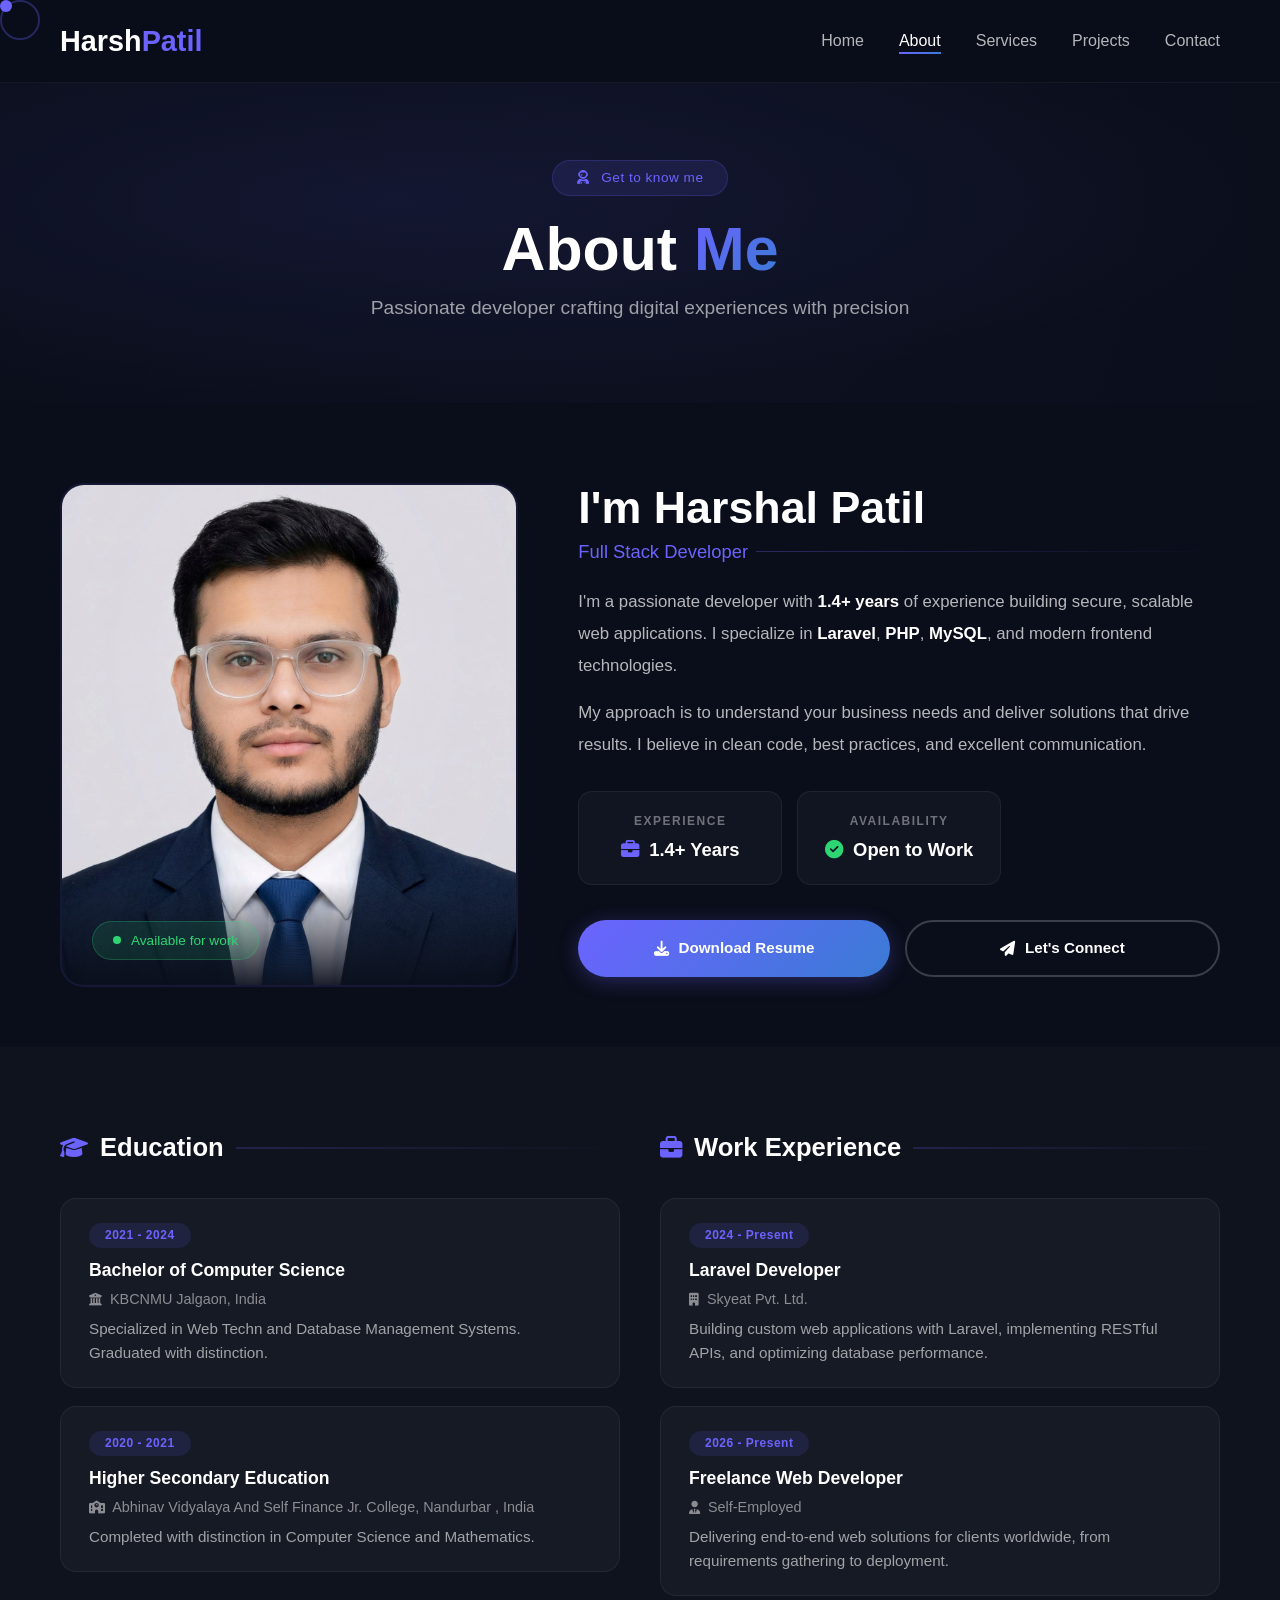
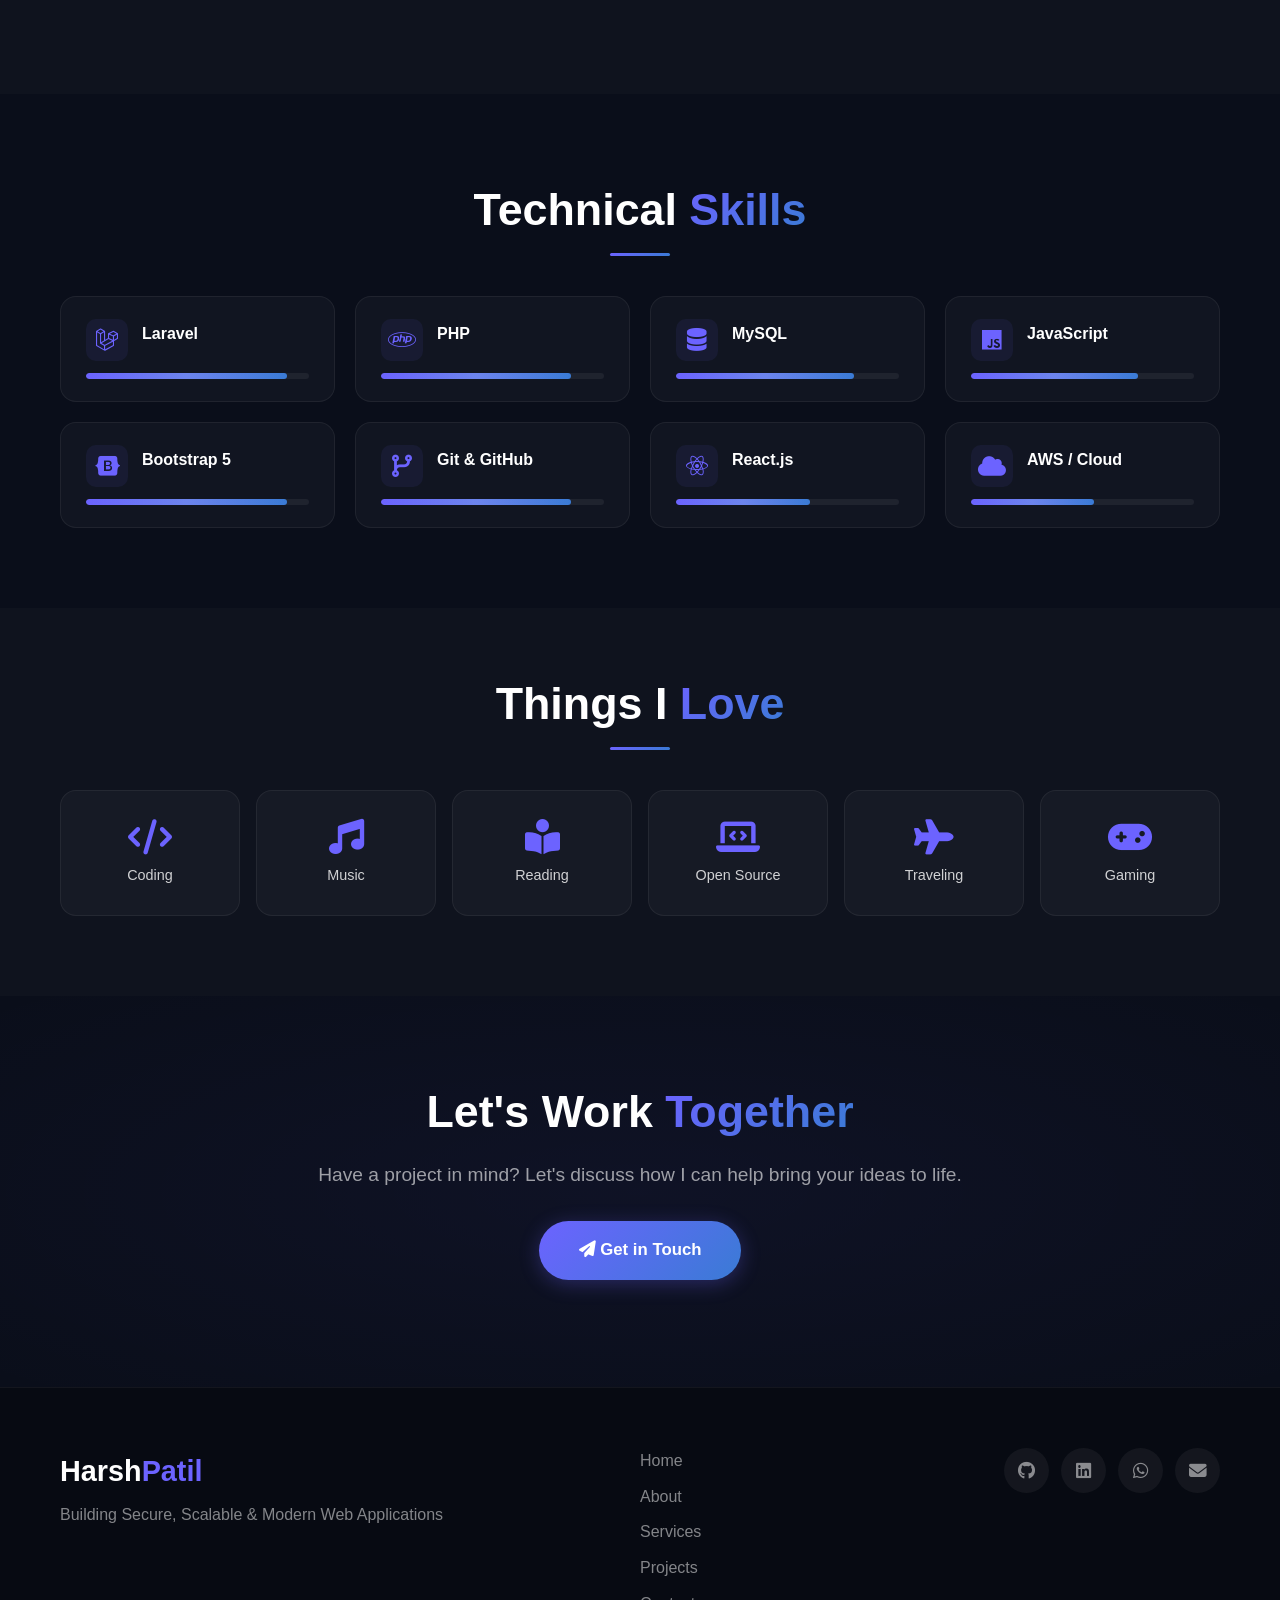
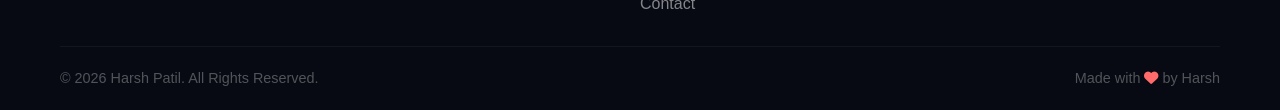
==== commit b207dbc4: "Update about.html" ====
--- a/about.html
+++ b/about.html
@@ -723,7 +723,7 @@
                 <div class="about-content">
                     <h2>I'm Harshal Patil</h2>
                     <div class="role-title">
-                        Laravel Full Stack Developer
+                         Full Stack Developer
                         <span class="line"></span>
                     </div>
                     <p>
@@ -995,4 +995,4 @@
 
     <script src="assets/js/script.js"></script>
 </body>
-</html>+</html>
